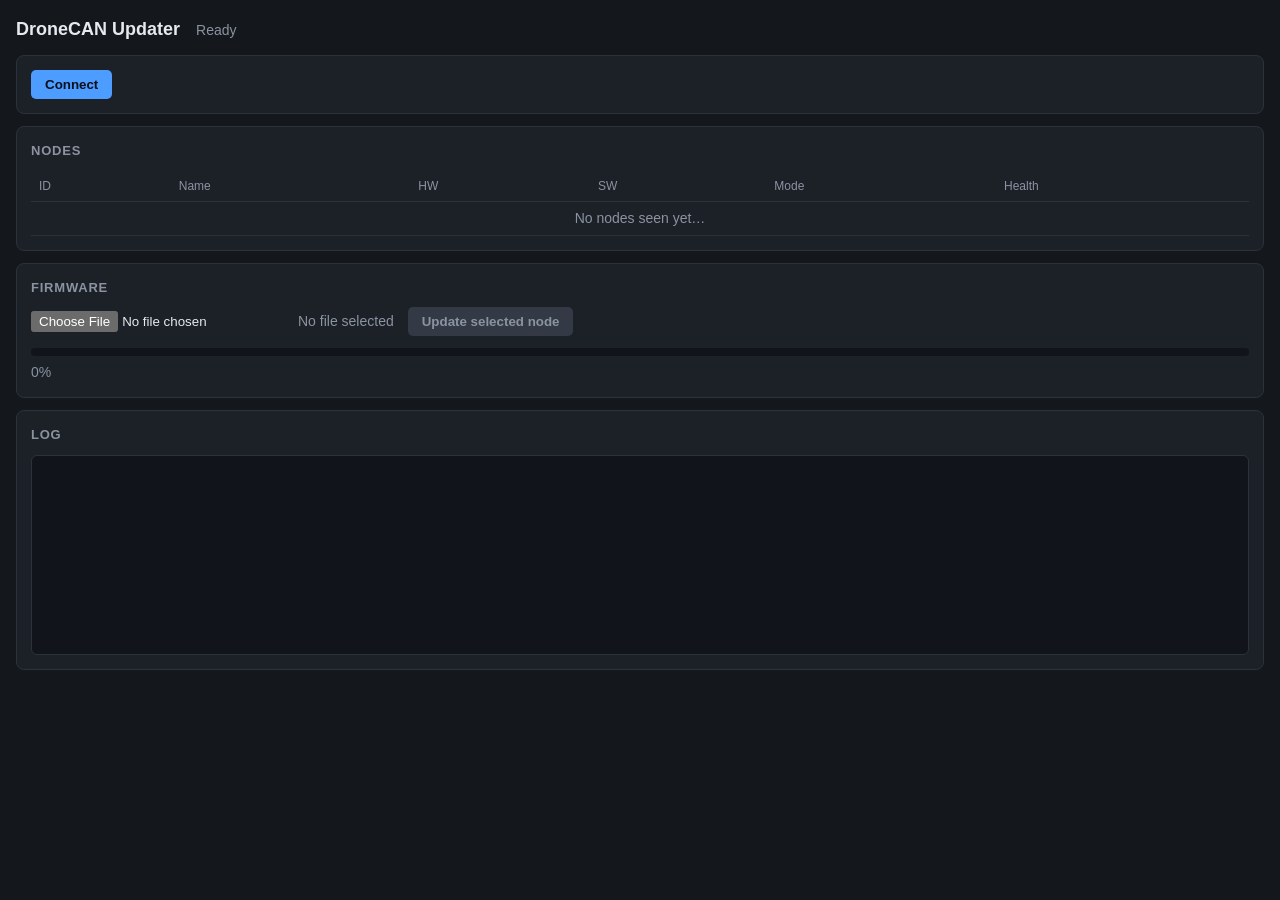
==== index.html @ 22cb4456 "Web-based DroneCAN firmware updater Browser port of Mission Planner's DroneCAN updater: select the f" ====
<!doctype html>
<html lang="en">
<head>
<meta charset="utf-8">
<meta name="viewport" content="width=device-width, initial-scale=1">
<title>DroneCAN Updater</title>
<link rel="stylesheet" href="style.css">
</head>
<body>
<header>
  <h1>DroneCAN Updater</h1>
  <span id="status">Ready</span>
</header>

<section class="panel">
  <div class="row">
    <button id="connect">Connect</button>
    <button id="reboot" hidden>Reboot FC</button>
  </div>
</section>

<section class="panel">
  <h2>Nodes</h2>
  <table>
    <thead><tr><th>ID</th><th>Name</th><th>HW</th><th>SW</th><th>Mode</th><th>Health</th></tr></thead>
    <tbody id="nodes"></tbody>
  </table>
</section>

<section class="panel">
  <h2>Firmware</h2>
  <div class="row">
    <input type="file" id="file" accept=".bin">
    <span id="fwinfo" class="muted">No file selected</span>
    <button id="flash" disabled>Update selected node</button>
  </div>
  <div class="progress"><div id="bar"></div></div>
  <div id="pct" class="muted">0%</div>
</section>

<section class="panel">
  <h2>Log</h2>
  <pre id="log"></pre>
</section>

<script type="module" src="js/app.js"></script>
</body>
</html>
---- style.css ----
:root { color-scheme: dark; --bg:#14171c; --panel:#1c2027; --line:#2c323c; --fg:#e6e9ef; --muted:#8b93a1; --accent:#4d9cff; }
* { box-sizing: border-box; }
body { margin:0; padding:16px; background:var(--bg); color:var(--fg);
       font:14px/1.5 -apple-system, BlinkMacSystemFont, "Segoe UI", sans-serif; }
header { display:flex; align-items:baseline; gap:16px; margin-bottom:12px; }
h1 { font-size:18px; margin:0; }
h2 { font-size:13px; margin:0 0 10px; text-transform:uppercase; letter-spacing:.06em; color:var(--muted); }
#status { color:var(--muted); }
.panel { background:var(--panel); border:1px solid var(--line); border-radius:8px; padding:14px; margin-bottom:12px; }
.row { display:flex; flex-wrap:wrap; gap:14px; align-items:center; }
label { color:var(--muted); display:flex; gap:6px; align-items:center; }
label.check { gap:4px; }
select, input[type=number] { background:#11141a; color:var(--fg); border:1px solid var(--line); border-radius:5px; padding:4px 6px; }
input[type=number] { width:64px; }
button { background:var(--accent); color:#08101c; border:0; border-radius:5px; padding:7px 14px; font-weight:600; cursor:pointer; }
button:disabled { background:#333a45; color:var(--muted); cursor:default; }
table { width:100%; border-collapse:collapse; }
th, td { text-align:left; padding:6px 8px; border-bottom:1px solid var(--line); }
th { color:var(--muted); font-weight:500; font-size:12px; }
tbody tr { cursor:pointer; }
tbody tr:hover { background:#232833; }
tbody tr.sel { background:#20344f; }
tbody tr.stale td { color:var(--muted); }
td.empty { color:var(--muted); text-align:center; cursor:default; }
.muted { color:var(--muted); }
.progress { height:8px; background:#11141a; border-radius:4px; margin:12px 0 6px; overflow:hidden; }
#bar { height:100%; width:0; background:var(--accent); transition:width .15s; }
#log { background:#11141a; border:1px solid var(--line); border-radius:6px; padding:10px;
       height:200px; overflow:auto; margin:0; font-size:12px; white-space:pre-wrap; }
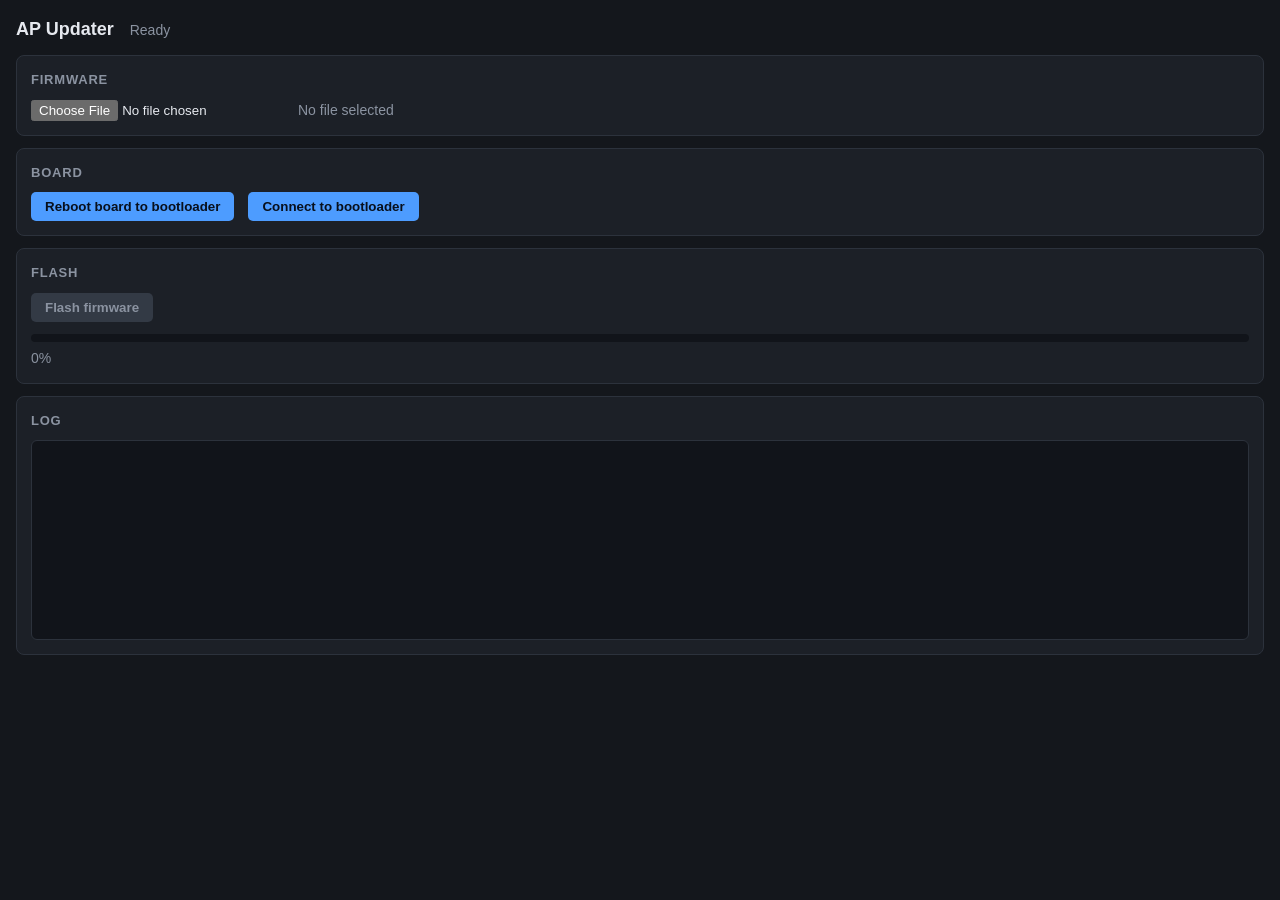
==== commit 0d06c0f7: "Browser firmware uploader for ArduPilot boards A web version of Mission Planner's firmware uploader:" ====
--- a/index.html
+++ b/index.html
@@ -3,36 +3,37 @@
 <head>
 <meta charset="utf-8">
 <meta name="viewport" content="width=device-width, initial-scale=1">
-<title>DroneCAN Updater</title>
+<title>AP Updater</title>
 <link rel="stylesheet" href="style.css">
 </head>
 <body>
 <header>
-  <h1>DroneCAN Updater</h1>
+  <h1>AP Updater</h1>
   <span id="status">Ready</span>
 </header>
 
 <section class="panel">
+  <h2>Firmware</h2>
   <div class="row">
-    <button id="connect">Connect</button>
-    <button id="reboot" hidden>Reboot FC</button>
+    <input type="file" id="file" accept=".apj">
+    <span id="fwinfo" class="muted">No file selected</span>
   </div>
 </section>
 
 <section class="panel">
-  <h2>Nodes</h2>
-  <table>
-    <thead><tr><th>ID</th><th>Name</th><th>HW</th><th>SW</th><th>Mode</th><th>Health</th></tr></thead>
-    <tbody id="nodes"></tbody>
-  </table>
+  <h2>Board</h2>
+  <div class="row">
+    <button id="reboot">Reboot board to bootloader</button>
+    <button id="connect">Connect to bootloader</button>
+    <button id="disconnect" hidden>Disconnect</button>
+  </div>
+  <div id="board" class="muted"></div>
 </section>
 
 <section class="panel">
-  <h2>Firmware</h2>
+  <h2>Flash</h2>
   <div class="row">
-    <input type="file" id="file" accept=".bin">
-    <span id="fwinfo" class="muted">No file selected</span>
-    <button id="flash" disabled>Update selected node</button>
+    <button id="flash" disabled>Flash firmware</button>
   </div>
   <div class="progress"><div id="bar"></div></div>
   <div id="pct" class="muted">0%</div>
--- a/style.css
+++ b/style.css
@@ -27,3 +27,5 @@
 #bar { height:100%; width:0; background:var(--accent); transition:width .15s; }
 #log { background:#11141a; border:1px solid var(--line); border-radius:6px; padding:10px;
        height:200px; overflow:auto; margin:0; font-size:12px; white-space:pre-wrap; }
+#board { margin-top:10px; }
+#board:empty { display:none; }
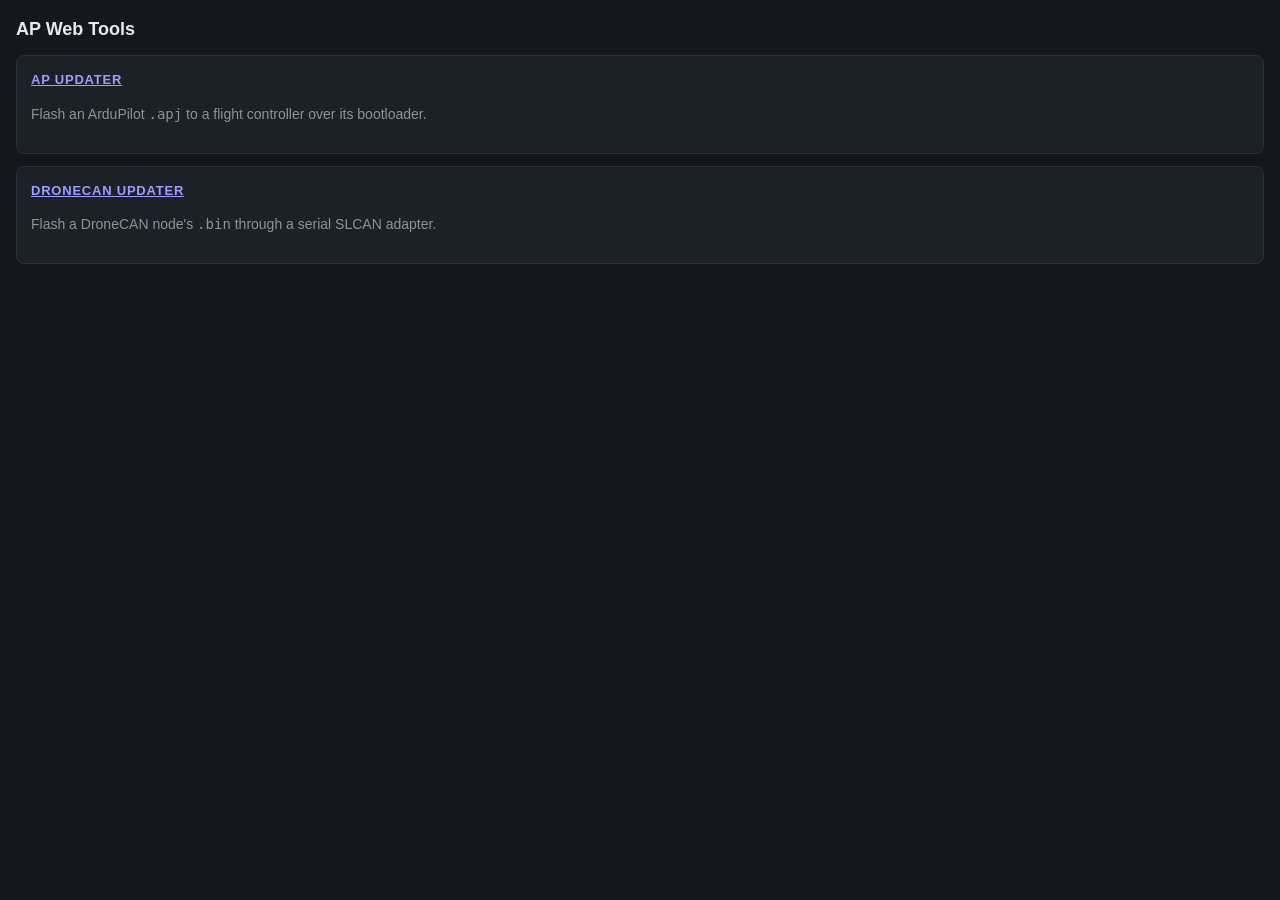
==== commit 9de37549: "Combine AP-Updater and DroneCAN-Updater Single Pages workflow, shared LICENSE, landing page linking " ====
--- a/index.html
+++ b/index.html
@@ -3,47 +3,22 @@
 <head>
 <meta charset="utf-8">
 <meta name="viewport" content="width=device-width, initial-scale=1">
-<title>AP Updater</title>
-<link rel="stylesheet" href="style.css">
+<title>AP Web Tools</title>
+<link rel="stylesheet" href="ap-updater/style.css">
 </head>
 <body>
 <header>
-  <h1>AP Updater</h1>
-  <span id="status">Ready</span>
+  <h1>AP Web Tools</h1>
 </header>
 
 <section class="panel">
-  <h2>Firmware</h2>
-  <div class="row">
-    <input type="file" id="file" accept=".apj">
-    <span id="fwinfo" class="muted">No file selected</span>
-  </div>
+  <h2><a href="ap-updater/">AP Updater</a></h2>
+  <p class="muted">Flash an ArduPilot <code>.apj</code> to a flight controller over its bootloader.</p>
 </section>
 
 <section class="panel">
-  <h2>Board</h2>
-  <div class="row">
-    <button id="reboot">Reboot board to bootloader</button>
-    <button id="connect">Connect to bootloader</button>
-    <button id="disconnect" hidden>Disconnect</button>
-  </div>
-  <div id="board" class="muted"></div>
+  <h2><a href="dronecan-updater/">DroneCAN Updater</a></h2>
+  <p class="muted">Flash a DroneCAN node's <code>.bin</code> through a serial SLCAN adapter.</p>
 </section>
-
-<section class="panel">
-  <h2>Flash</h2>
-  <div class="row">
-    <button id="flash" disabled>Flash firmware</button>
-  </div>
-  <div class="progress"><div id="bar"></div></div>
-  <div id="pct" class="muted">0%</div>
-</section>
-
-<section class="panel">
-  <h2>Log</h2>
-  <pre id="log"></pre>
-</section>
-
-<script type="module" src="js/app.js"></script>
 </body>
 </html>
--- a/ap-updater/style.css
+++ b/ap-updater/style.css
@@ -0,0 +1,31 @@
+:root { color-scheme: dark; --bg:#14171c; --panel:#1c2027; --line:#2c323c; --fg:#e6e9ef; --muted:#8b93a1; --accent:#4d9cff; }
+* { box-sizing: border-box; }
+body { margin:0; padding:16px; background:var(--bg); color:var(--fg);
+       font:14px/1.5 -apple-system, BlinkMacSystemFont, "Segoe UI", sans-serif; }
+header { display:flex; align-items:baseline; gap:16px; margin-bottom:12px; }
+h1 { font-size:18px; margin:0; }
+h2 { font-size:13px; margin:0 0 10px; text-transform:uppercase; letter-spacing:.06em; color:var(--muted); }
+#status { color:var(--muted); }
+.panel { background:var(--panel); border:1px solid var(--line); border-radius:8px; padding:14px; margin-bottom:12px; }
+.row { display:flex; flex-wrap:wrap; gap:14px; align-items:center; }
+label { color:var(--muted); display:flex; gap:6px; align-items:center; }
+label.check { gap:4px; }
+select, input[type=number] { background:#11141a; color:var(--fg); border:1px solid var(--line); border-radius:5px; padding:4px 6px; }
+input[type=number] { width:64px; }
+button { background:var(--accent); color:#08101c; border:0; border-radius:5px; padding:7px 14px; font-weight:600; cursor:pointer; }
+button:disabled { background:#333a45; color:var(--muted); cursor:default; }
+table { width:100%; border-collapse:collapse; }
+th, td { text-align:left; padding:6px 8px; border-bottom:1px solid var(--line); }
+th { color:var(--muted); font-weight:500; font-size:12px; }
+tbody tr { cursor:pointer; }
+tbody tr:hover { background:#232833; }
+tbody tr.sel { background:#20344f; }
+tbody tr.stale td { color:var(--muted); }
+td.empty { color:var(--muted); text-align:center; cursor:default; }
+.muted { color:var(--muted); }
+.progress { height:8px; background:#11141a; border-radius:4px; margin:12px 0 6px; overflow:hidden; }
+#bar { height:100%; width:0; background:var(--accent); transition:width .15s; }
+#log { background:#11141a; border:1px solid var(--line); border-radius:6px; padding:10px;
+       height:200px; overflow:auto; margin:0; font-size:12px; white-space:pre-wrap; }
+#board { margin-top:10px; }
+#board:empty { display:none; }
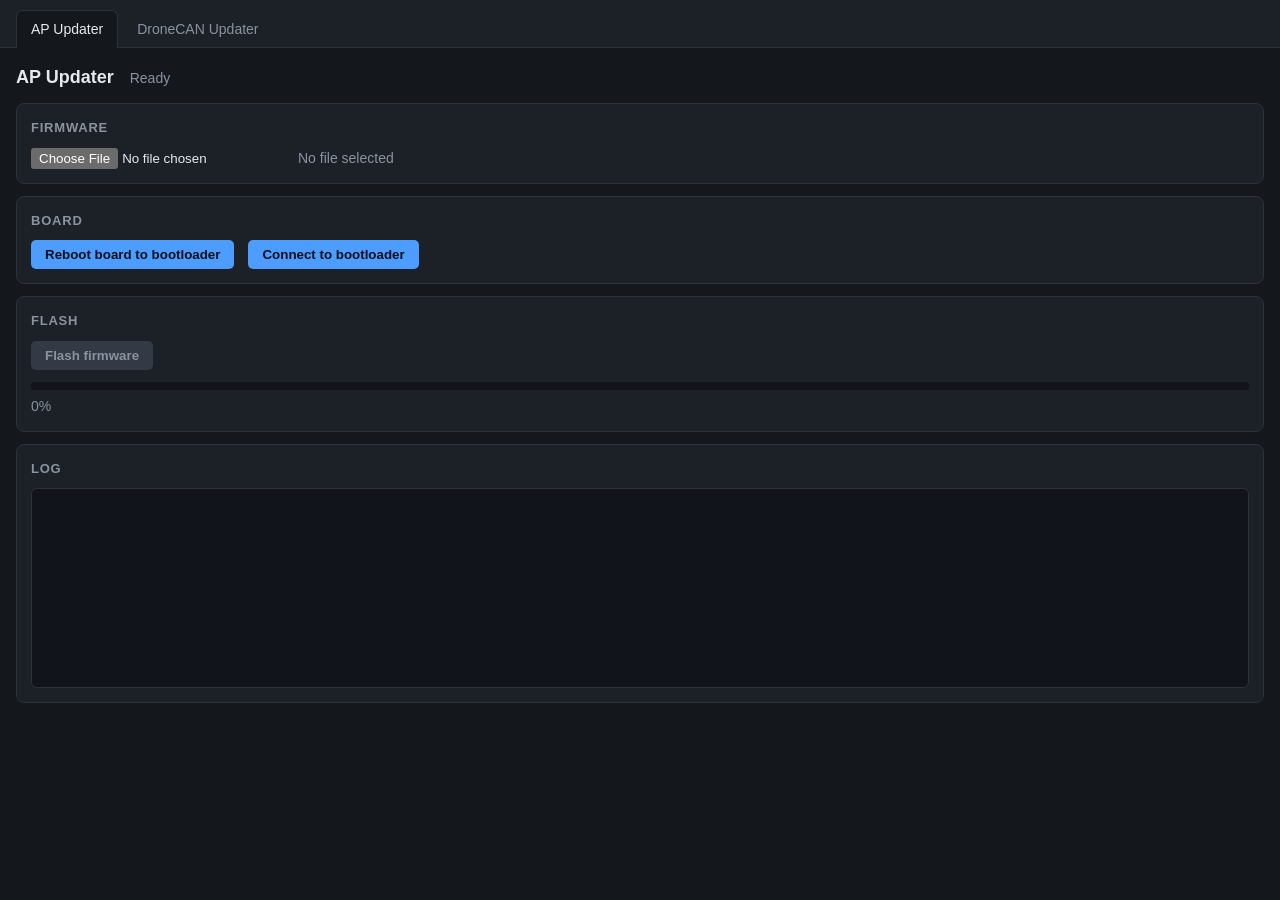
==== commit f8e2c8eb: "Single page with a tab per updater" ====
--- a/index.html
+++ b/index.html
@@ -5,20 +5,37 @@
 <meta name="viewport" content="width=device-width, initial-scale=1">
 <title>AP Web Tools</title>
 <link rel="stylesheet" href="ap-updater/style.css">
+<style>
+  html, body { height:100%; }
+  body { display:flex; flex-direction:column; padding:0; }
+  nav { display:flex; gap:4px; padding:10px 16px 0; border-bottom:1px solid var(--line); background:var(--panel); }
+  nav a { padding:8px 14px; color:var(--muted); text-decoration:none; border:1px solid transparent;
+          border-bottom:0; border-radius:6px 6px 0 0; margin-bottom:-1px; }
+  nav a[aria-selected=true] { color:var(--fg); background:var(--bg); border-color:var(--line); }
+  iframe { flex:1; width:100%; border:0; background:var(--bg); }
+  iframe[hidden] { display:none; }
+</style>
 </head>
 <body>
-<header>
-  <h1>AP Web Tools</h1>
-</header>
-
-<section class="panel">
-  <h2><a href="ap-updater/">AP Updater</a></h2>
-  <p class="muted">Flash an ArduPilot <code>.apj</code> to a flight controller over its bootloader.</p>
-</section>
-
-<section class="panel">
-  <h2><a href="dronecan-updater/">DroneCAN Updater</a></h2>
-  <p class="muted">Flash a DroneCAN node's <code>.bin</code> through a serial SLCAN adapter.</p>
-</section>
+<nav role="tablist">
+  <a role="tab" href="#ap" data-tab="ap">AP Updater</a>
+  <a role="tab" href="#dronecan" data-tab="dronecan">DroneCAN Updater</a>
+</nav>
+<!-- Separate frames keep each tool's DOM ids and serial port apart; allow="serial" passes Web Serial through. -->
+<iframe id="ap" src="ap-updater/" allow="serial" title="AP Updater"></iframe>
+<iframe id="dronecan" src="dronecan-updater/" allow="serial" title="DroneCAN Updater" hidden></iframe>
+<script>
+  const tabs = document.querySelectorAll('[data-tab]');
+  function show() {
+    const id = location.hash === '#dronecan' ? 'dronecan' : 'ap';
+    for (const t of tabs) {
+      const on = t.dataset.tab === id;
+      t.setAttribute('aria-selected', on);
+      document.getElementById(t.dataset.tab).hidden = !on;
+    }
+  }
+  addEventListener('hashchange', show);
+  show();
+</script>
 </body>
 </html>
